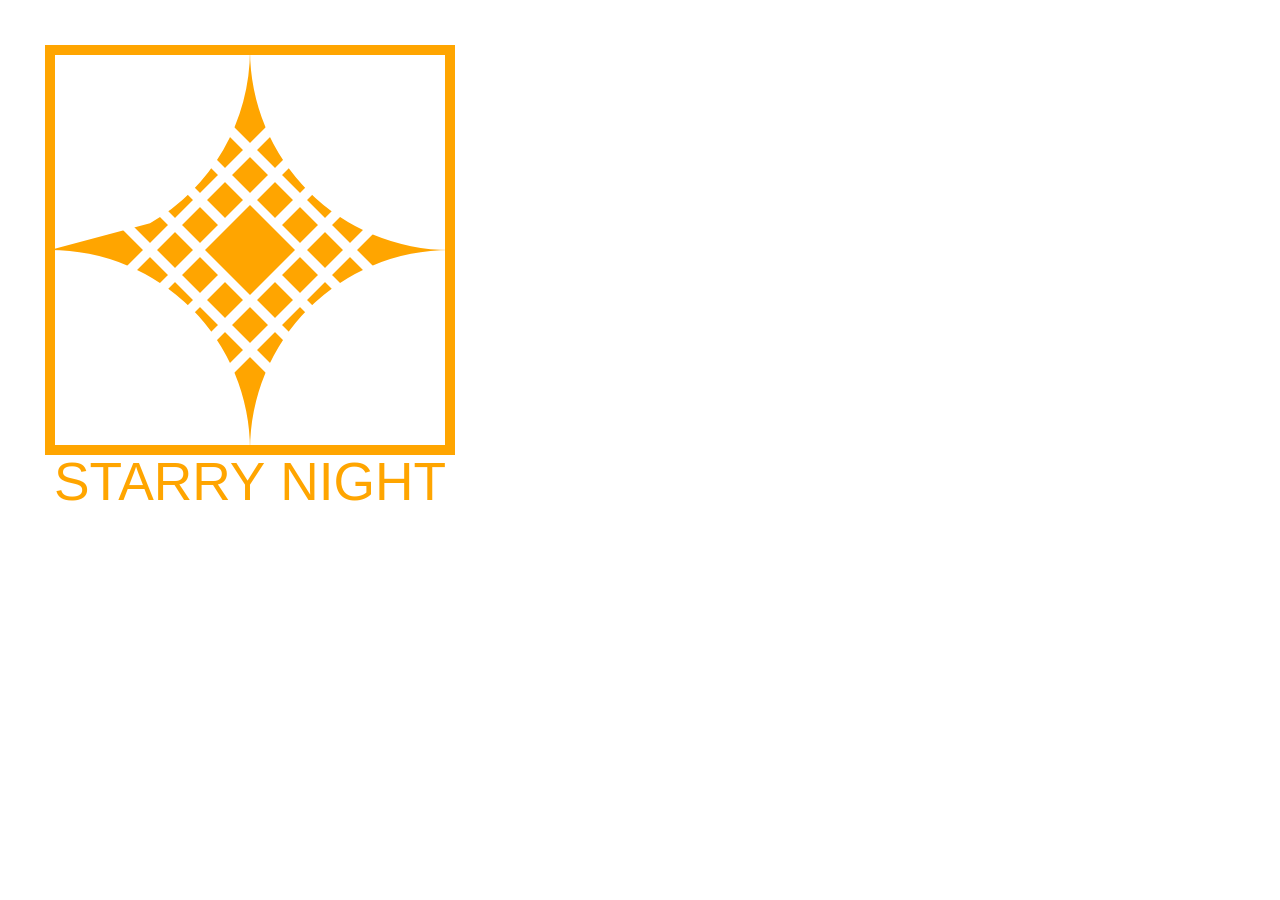
==== index.html @ 25f8b154 "Oplossingen oefeningen les 1" ====
<html>

<head>
    <script src="exercises/1-functions/1-6-starry-night.js" type="module"></script>
    <link rel="stylesheet" type="text/css" href="styles/index.css" />
</head>

<body>
    <canvas id="canvas"> </canvas>
</body>

</html>
---- styles/index.css ----
body {
    text-align: center;
}

#canvas {
    width: 100%;
    height: 100%;
    margin: 0;
    padding: 0;
    position: absolute;
    top: 0;
    left: 0;
}

#dots {
    float: left;
}
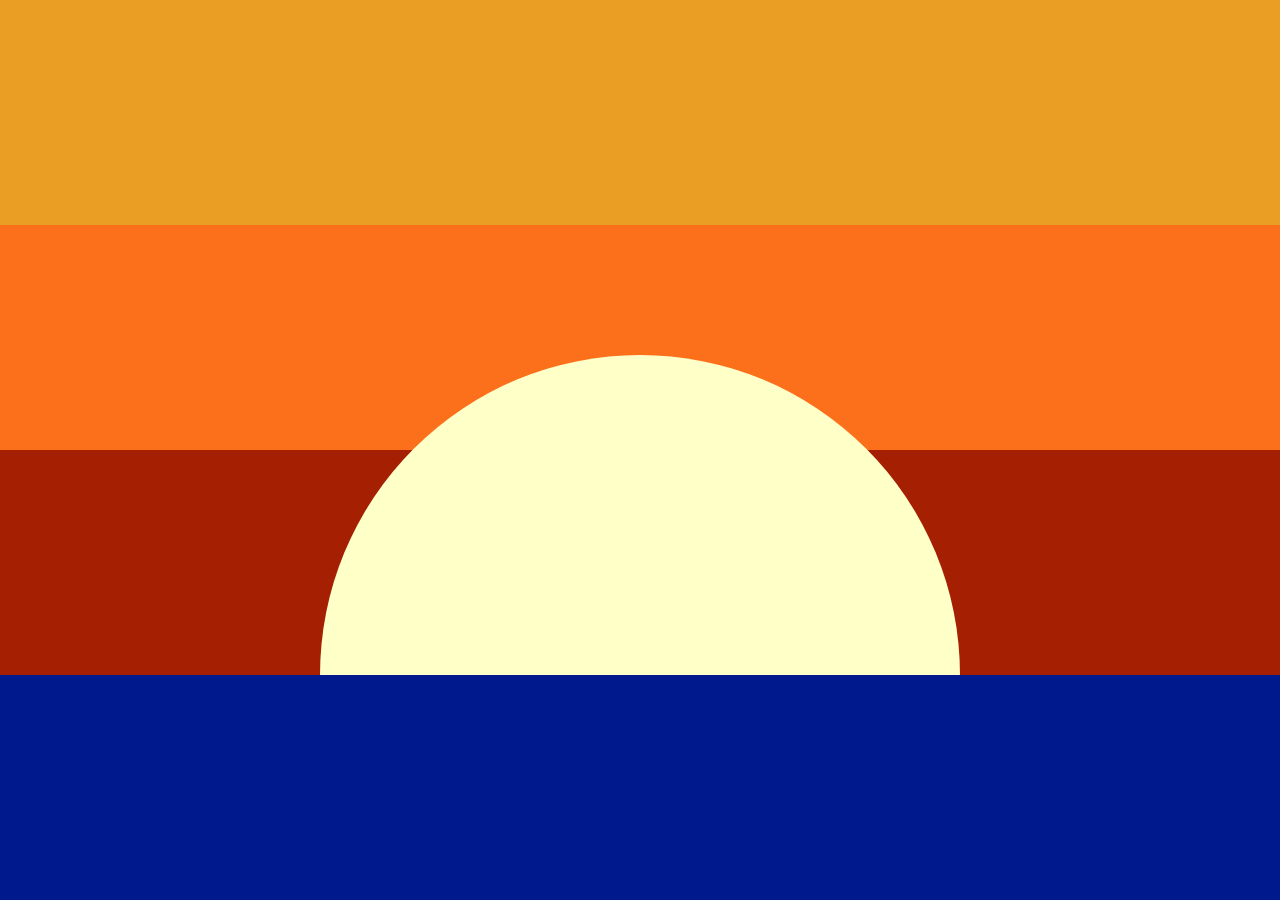
==== commit 9f408557: "Oplossingen oefening les 2" ====
--- a/index.html
+++ b/index.html
@@ -1,7 +1,7 @@
 <html>
 
 <head>
-    <script src="exercises/1-functions/1-6-starry-night.js" type="module"></script>
+    <script src="exercises/2-variables/2-4-sunset.js" type="module"></script>
     <link rel="stylesheet" type="text/css" href="styles/index.css" />
 </head>
 
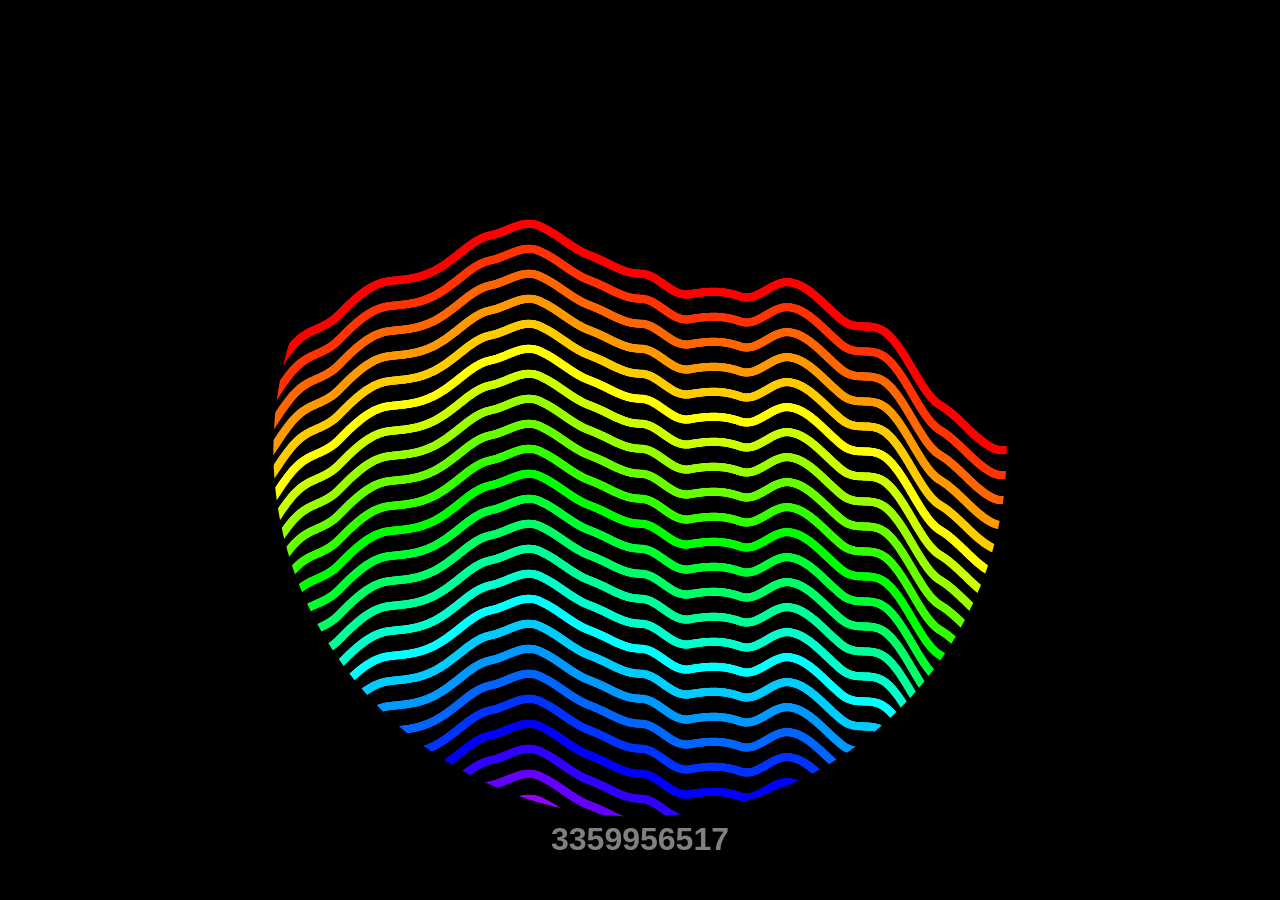
==== commit 32522bd5: "solutions module 3 & 4: iteration" ====
--- a/index.html
+++ b/index.html
@@ -1,7 +1,7 @@
 <html>
 
 <head>
-    <script src="exercises/2-variables/2-4-sunset.js" type="module"></script>
+    <script src="exercises/4-iteration-for/4-6.js" type="module"></script>
     <link rel="stylesheet" type="text/css" href="styles/index.css" />
 </head>
 
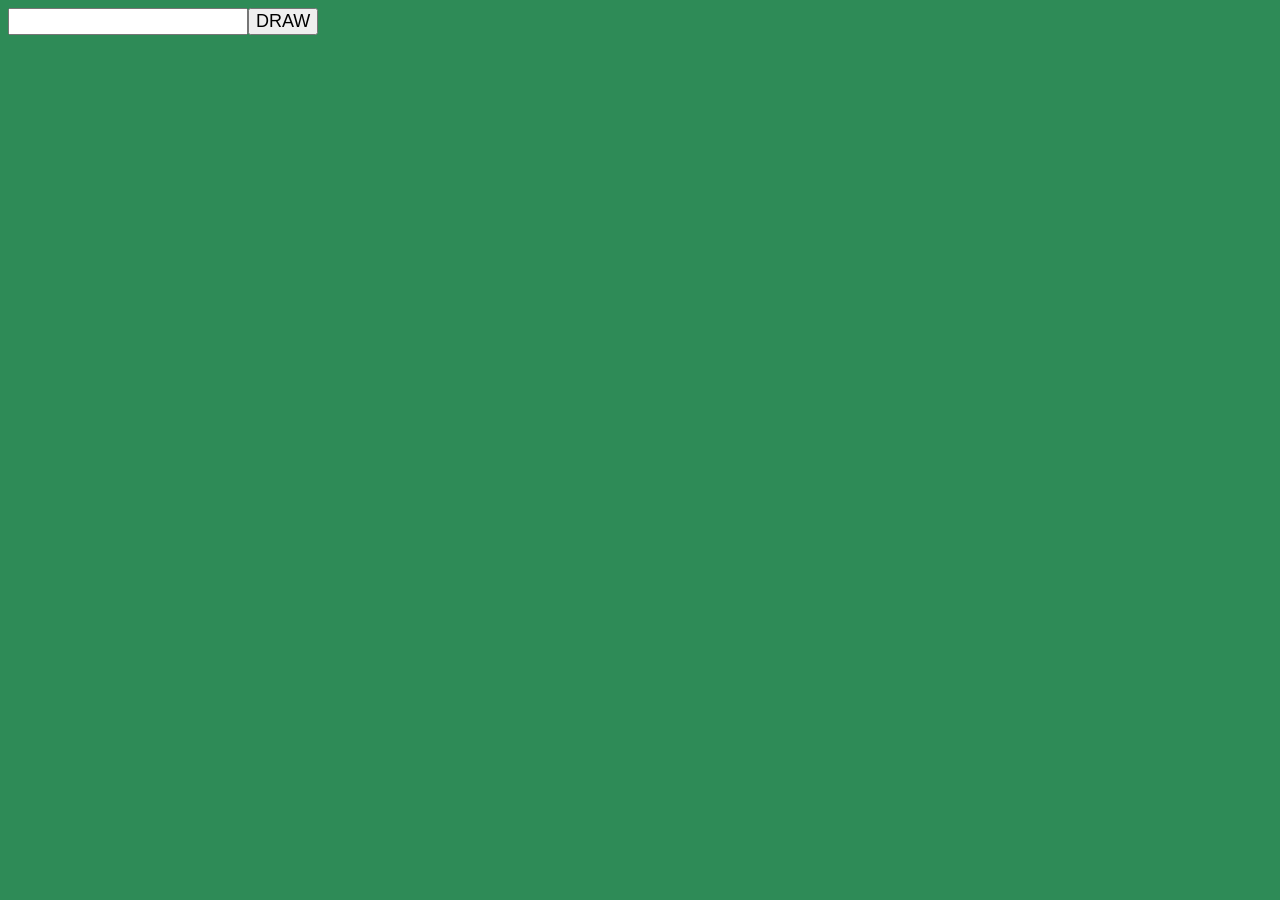
==== commit 212905d7: "Fixed a mistake with wrong filepaths + html" ====
--- a/index.html
+++ b/index.html
@@ -1,12 +1,14 @@
 <html>
 
 <head>
-    <script src="exercises/4-iteration-for/4-6.js" type="module"></script>
+    <script src="exercises/5-selection-input-events/5-3.js" type="module"></script>
     <link rel="stylesheet" type="text/css" href="styles/index.css" />
 </head>
 
 <body>
     <canvas id="canvas"> </canvas>
+    <input id="input1" />
+    <button id="draw">DRAW</button>
 </body>
 
 </html>
--- a/styles/index.css
+++ b/styles/index.css
@@ -14,4 +14,11 @@
 
 #dots {
     float: left;
+}
+
+button,
+input {
+    position: relative;
+    float: left;
+    font-size: large;
 }
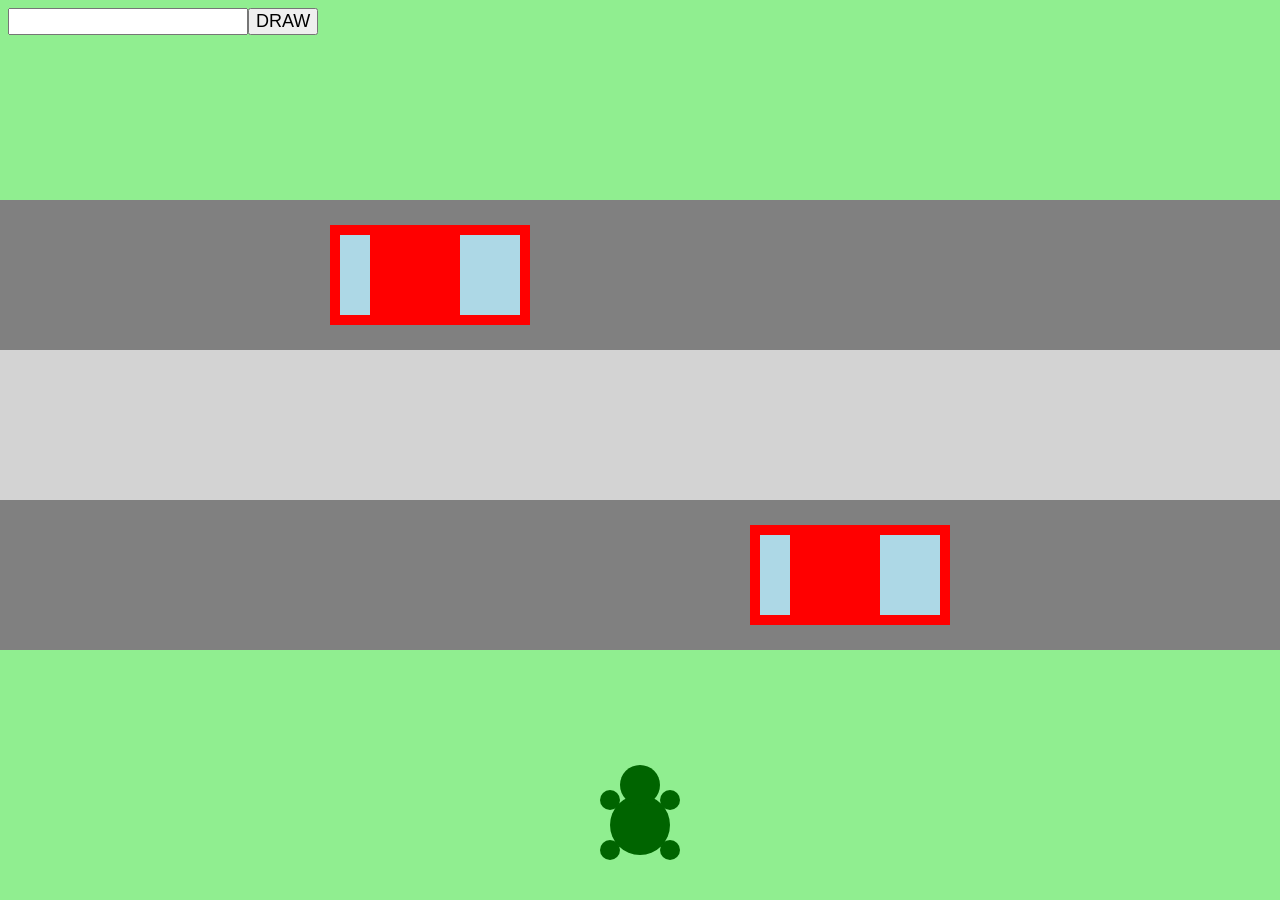
==== commit 426c5a44: "added les 6" ====
--- a/index.html
+++ b/index.html
@@ -1,7 +1,7 @@
 <html>
 
 <head>
-    <script src="exercises/5-selection-input-events/5-3.js" type="module"></script>
+    <script src="exercises/6-animation/6-3.js" type="module"></script>
     <link rel="stylesheet" type="text/css" href="styles/index.css" />
 </head>
 
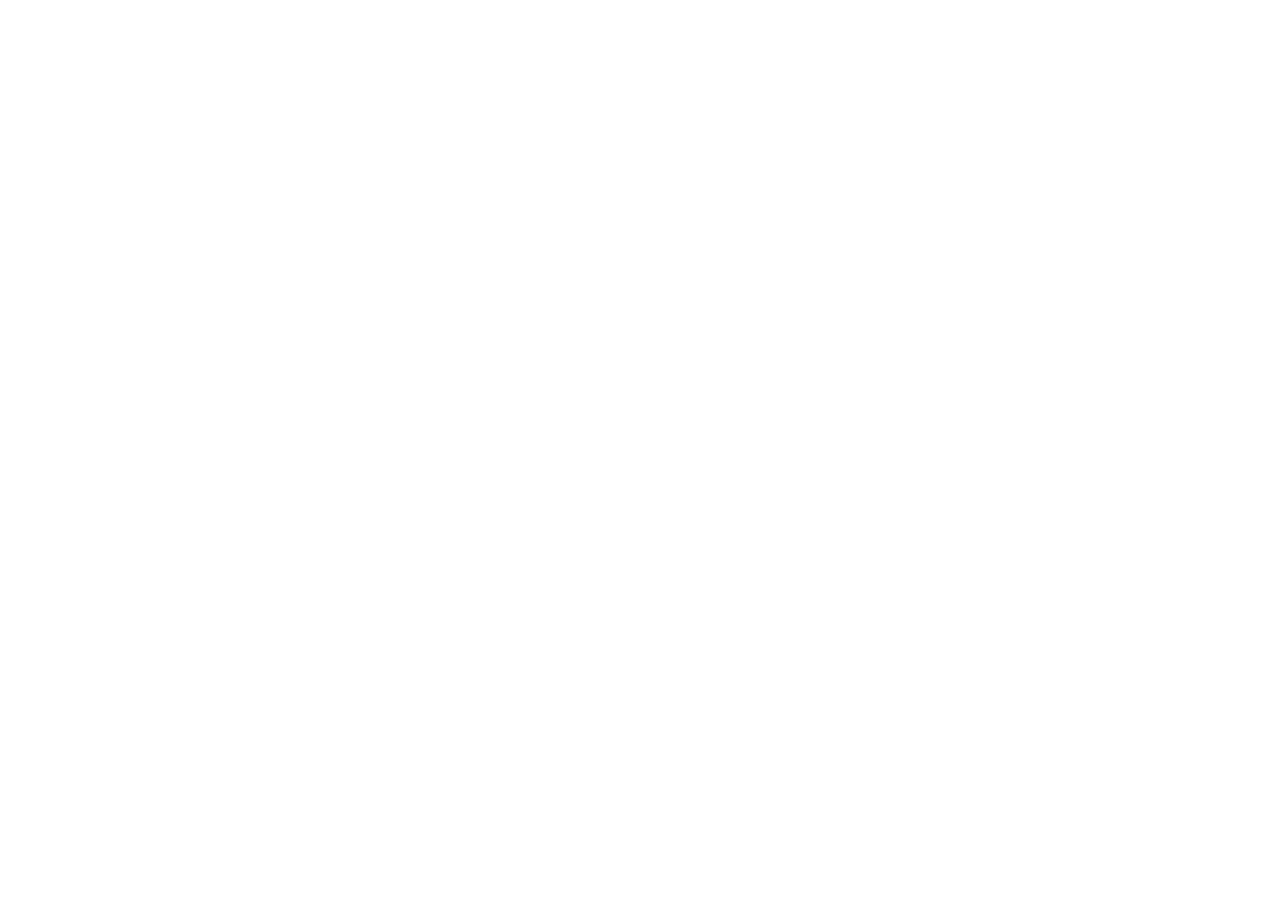
==== commit 5d902184: "Solutions les 7" ====
--- a/index.html
+++ b/index.html
@@ -1,14 +1,14 @@
 <html>
 
 <head>
-    <script src="exercises/6-animation/6-3.js" type="module"></script>
+    <script src="exercises/7-collections/7-4.js" type="module"></script>
     <link rel="stylesheet" type="text/css" href="styles/index.css" />
 </head>
 
 <body>
     <canvas id="canvas"> </canvas>
-    <input id="input1" />
-    <button id="draw">DRAW</button>
+    <!-- <input id="input1" /> -->
+    <!-- <button id="draw">DRAW</button> -->
 </body>
 
 </html>
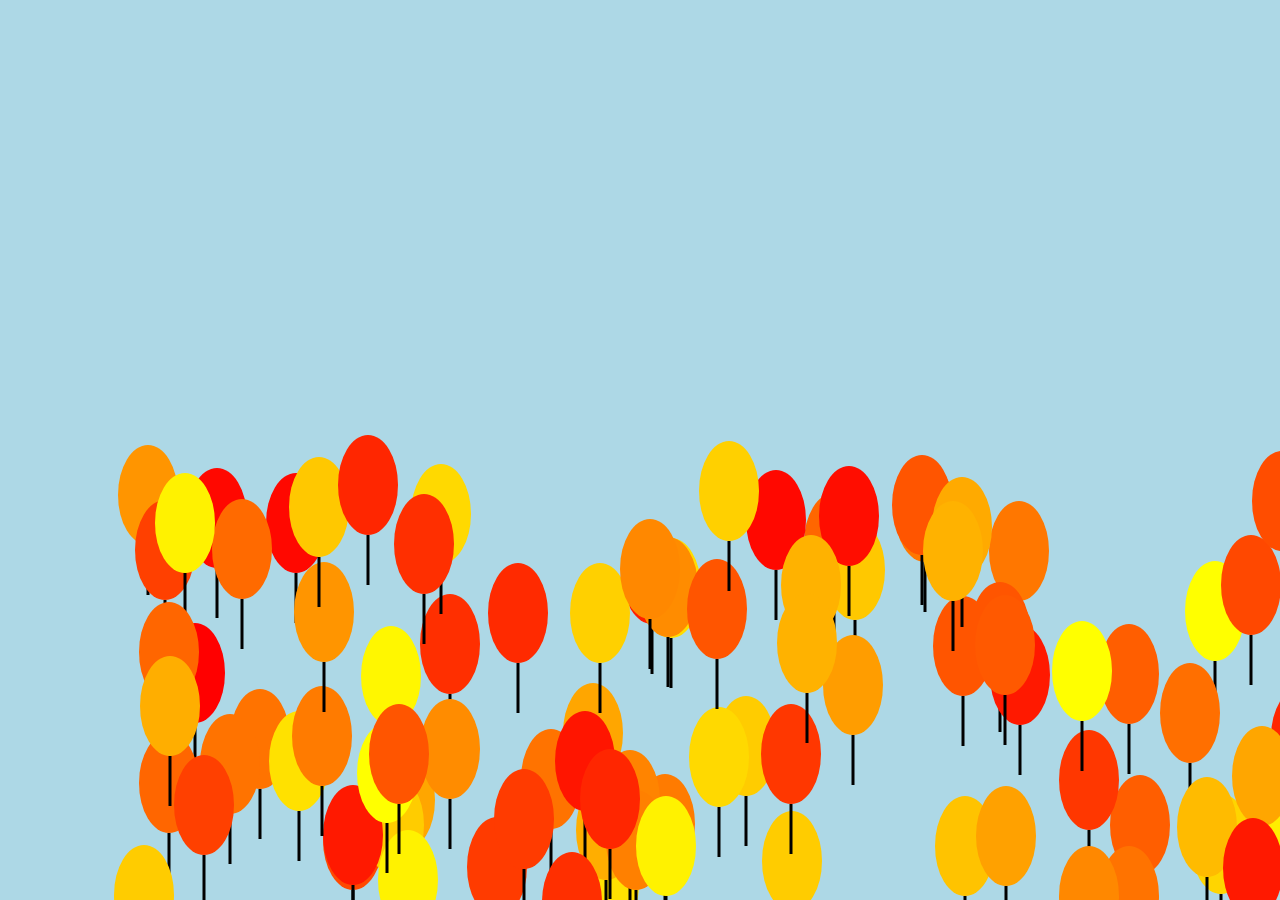
==== commit 0ac7c83f: "Added solutions les 8" ====
--- a/index.html
+++ b/index.html
@@ -1,7 +1,7 @@
 <html>
 
 <head>
-    <script src="exercises/7-collections/7-4.js" type="module"></script>
+    <script src="exercises/8-objects/8-1.js" type="module"></script>
     <link rel="stylesheet" type="text/css" href="styles/index.css" />
 </head>
 
